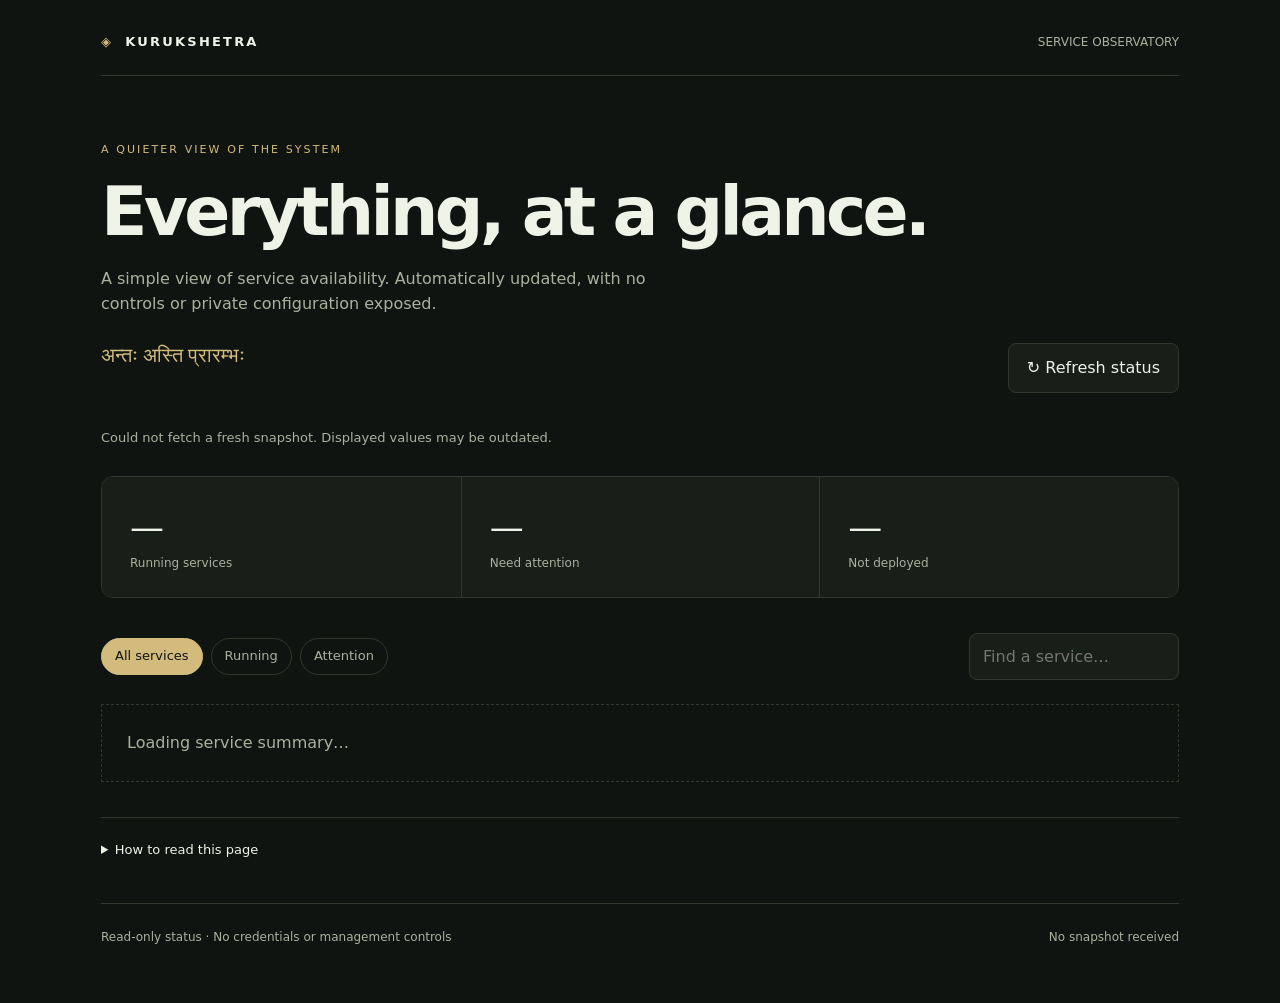
==== config/nginx/www/index.html @ 8a7ed55d "Add public read-only service status dashboard with periodic snapshots" ====
<!doctype html>
<html lang="en">
<head>
<meta charset="utf-8"><meta name="viewport" content="width=device-width,initial-scale=1">
<meta name="color-scheme" content="dark"><title>Kurukshetra · Service status</title>
<style>
:root{--bg:#101410;--panel:#181e18;--line:#30392d;--text:#eff2e7;--muted:#a8b39e;--gold:#d3ba7d;--green:#a4cf92}*{box-sizing:border-box}body{margin:0;background:var(--bg);color:var(--text);font:16px/1.6 system-ui,sans-serif}button,input{font:inherit}button{cursor:pointer}a{color:inherit}.wrap{max-width:1150px;margin:auto;padding:32px 36px}header{display:flex;justify-content:space-between;align-items:center;border-bottom:1px solid var(--line);padding-bottom:22px}.brand{letter-spacing:.17em;font-size:13px;font-weight:700}.mark{color:var(--gold);margin-right:12px}.private{font-size:12px;color:var(--muted)}.hero{padding:65px 0 35px;display:grid;grid-template-columns:1fr auto;gap:24px;align-items:end}.eyebrow{font-size:11px;letter-spacing:.19em;color:var(--gold);text-transform:uppercase}h1{font-size:clamp(38px,6vw,68px);line-height:1.05;letter-spacing:-.055em;margin:18px 0}p{color:var(--muted);max-width:550px}.quote{font-family:serif;font-size:20px;color:var(--gold);margin:22px 0}.refresh{border:1px solid var(--line);background:var(--panel);color:var(--text);padding:11px 18px;border-radius:8px}.refresh:hover{border-color:var(--gold)}button:focus-visible,input:focus-visible,summary:focus-visible{outline:2px solid var(--gold);outline-offset:4px}.summary{display:grid;grid-template-columns:repeat(3,1fr);border:1px solid var(--line);border-radius:12px;margin:24px 0 35px;overflow:hidden}.metric{padding:23px 28px;background:var(--panel)}.metric+.metric{border-left:1px solid var(--line)}.number{font-size:34px;letter-spacing:-.04em}.label{font-size:12px;color:var(--muted)}.toolbar{display:flex;align-items:center;justify-content:space-between;gap:20px;margin:24px 0}.filters{display:flex;gap:8px;flex-wrap:wrap}.filter{border:1px solid var(--line);color:var(--muted);background:transparent;padding:7px 13px;border-radius:30px;font-size:13px}.filter[aria-pressed=true]{color:var(--bg);background:var(--gold);border-color:var(--gold)}input{background:var(--panel);border:1px solid var(--line);color:var(--text);padding:10px 13px;border-radius:8px;max-width:210px}.grid{display:grid;grid-template-columns:repeat(2,1fr);gap:13px}.card{padding:23px 25px;background:var(--panel);border:1px solid var(--line);border-radius:10px;display:flex;align-items:center;justify-content:space-between;gap:15px}.card h2{font-size:16px;margin:0;font-weight:550}.state{font-size:12px;color:var(--muted);display:flex;align-items:center;gap:8px}.dot{width:7px;height:7px;border-radius:50%;background:#76806e}.healthy .dot,.running .dot{background:var(--green)}.healthy,.running{color:var(--green)}.unhealthy .dot{background:#e49b89}.unhealthy{color:#e49b89}.starting .dot{background:var(--gold)}.empty{color:var(--muted);padding:25px;border:1px dashed var(--line);grid-column:1/-1}details{border-top:1px solid var(--line);margin-top:35px;padding:22px 0;font-size:13px;color:var(--muted)}summary{cursor:pointer;color:var(--text)}footer{display:flex;justify-content:space-between;gap:20px;border-top:1px solid var(--line);padding:24px 0;margin-top:20px;font-size:12px;color:var(--muted)}.stale{color:#e4b886}#notice{min-height:24px;font-size:13px;color:var(--muted)}@media(max-width:650px){.wrap{padding:22px}.hero{padding-top:40px;grid-template-columns:1fr}.grid{grid-template-columns:1fr}.toolbar{align-items:stretch;flex-direction:column}input{max-width:none}.metric{padding:17px}.number{font-size:27px}.private{display:none}footer{flex-direction:column;gap:4px}.card{padding:20px}}
</style>
</head>
<body><main class="wrap">
<header><div class="brand"><span class="mark" aria-hidden="true">◈</span>KURUKSHETRA</div><span class="private">SERVICE OBSERVATORY</span></header>
<section class="hero"><div><div class="eyebrow">A quieter view of the system</div><h1>Everything, at a glance.</h1><p>A simple view of service availability. Automatically updated, with no controls or private configuration exposed.</p><div class="quote" lang="sa">अन्तः अस्ति प्रारम्भः</div></div><button class="refresh" id="refresh" type="button">↻ Refresh status</button></section>
<div id="notice" role="status" aria-live="polite">Waiting for a status snapshot…</div>
<section class="summary" aria-label="Service summary"><div class="metric"><div class="number" id="active">—</div><div class="label">Running services</div></div><div class="metric"><div class="number" id="attention">—</div><div class="label">Need attention</div></div><div class="metric"><div class="number" id="optional">—</div><div class="label">Not deployed</div></div></section>
<div class="toolbar"><div class="filters" aria-label="Filter services"><button class="filter" data-filter="all" aria-pressed="true">All services</button><button class="filter" data-filter="active" aria-pressed="false">Running</button><button class="filter" data-filter="attention" aria-pressed="false">Attention</button></div><input id="search" type="search" aria-label="Find a service" placeholder="Find a service…"></div>
<section class="grid" id="services" aria-label="Services"><div class="empty">Loading service summary…</div></section>
<details><summary>How to read this page</summary><p>Healthy means a container health check passed. Running means the container is running but has no health check. Not deployed can be normal for optional services. These states do not verify every end-to-end feature.</p><p>The collector updates once a minute. This page checks for a new snapshot every 30 seconds while visible. A snapshot older than three minutes is marked stale; previous values are not proof of current availability.</p></details>
<footer><span>Read-only status · No credentials or management controls</span><span id="updated">No snapshot received</span></footer>
</main><script>
'use strict';
let snapshot=null,filter='all',busy=false;
const states={healthy:'Healthy',running:'Running',unhealthy:'Unhealthy',starting:'Starting',stopped:'Stopped',unknown:'Unknown','not-deployed':'Not deployed'};
const active=s=>['healthy','running'].includes(s),attention=s=>['unhealthy','starting','stopped','unknown'].includes(s);
function render(){if(!snapshot)return;const age=Date.now()-Date.parse(snapshot.updated),stale=age>180000||age< -60000;
document.getElementById('active').textContent=stale?'—':snapshot.services.filter(s=>active(s.state)).length;
document.getElementById('attention').textContent=stale?'—':snapshot.services.filter(s=>attention(s.state)).length;
document.getElementById('optional').textContent=stale?'—':snapshot.services.filter(s=>s.state==='not-deployed').length;
const notice=document.getElementById('notice');notice.textContent=stale?'Snapshot is stale. Current service availability is unknown.':'Status snapshot is current · Updates every minute';notice.className=stale?'stale':'';
document.getElementById('updated').textContent='Snapshot · '+new Date(snapshot.updated).toLocaleString();
const query=document.getElementById('search').value.toLowerCase(),grid=document.getElementById('services');grid.replaceChildren();
for(const service of snapshot.services){if(!service.name.toLowerCase().includes(query)||(filter==='active'&&!active(service.state))||(filter==='attention'&&!attention(service.state)))continue;
const card=document.createElement('article');card.className='card';const title=document.createElement('h2');title.textContent=service.name;const state=document.createElement('span');state.className='state '+(stale?'unknown':service.state);const dot=document.createElement('span');dot.className='dot';dot.setAttribute('aria-hidden','true');state.append(dot,document.createTextNode(stale?'Stale snapshot':states[service.state]));card.append(title,state);grid.append(card);}
if(!grid.children.length){const empty=document.createElement('div');empty.className='empty';empty.textContent='No services match this view.';grid.append(empty);}}
async function refresh(){if(busy)return;busy=true;const button=document.getElementById('refresh');button.disabled=true;try{const response=await fetch('/status.json',{cache:'no-store',signal:AbortSignal.timeout(8000)});if(!response.ok)throw Error();const data=await response.json();if(!Number.isFinite(Date.parse(data.updated))||!Array.isArray(data.services)||!data.services.every(s=>typeof s.name==='string'&&Object.hasOwn(states,s.state)))throw Error();snapshot=data;render();}catch{render();document.getElementById('notice').textContent='Could not fetch a fresh snapshot. Displayed values may be outdated.';document.getElementById('notice').className='stale';}finally{busy=false;button.disabled=false;}}
document.getElementById('refresh').addEventListener('click',refresh);document.getElementById('search').addEventListener('input',render);for(const button of document.querySelectorAll('[data-filter]'))button.addEventListener('click',()=>{filter=button.dataset.filter;for(const other of document.querySelectorAll('[data-filter]'))other.setAttribute('aria-pressed',String(other===button));render();});
document.addEventListener('visibilitychange',()=>{if(!document.hidden)refresh();});setInterval(()=>{if(!document.hidden)refresh();},30000);refresh();
</script></body></html>
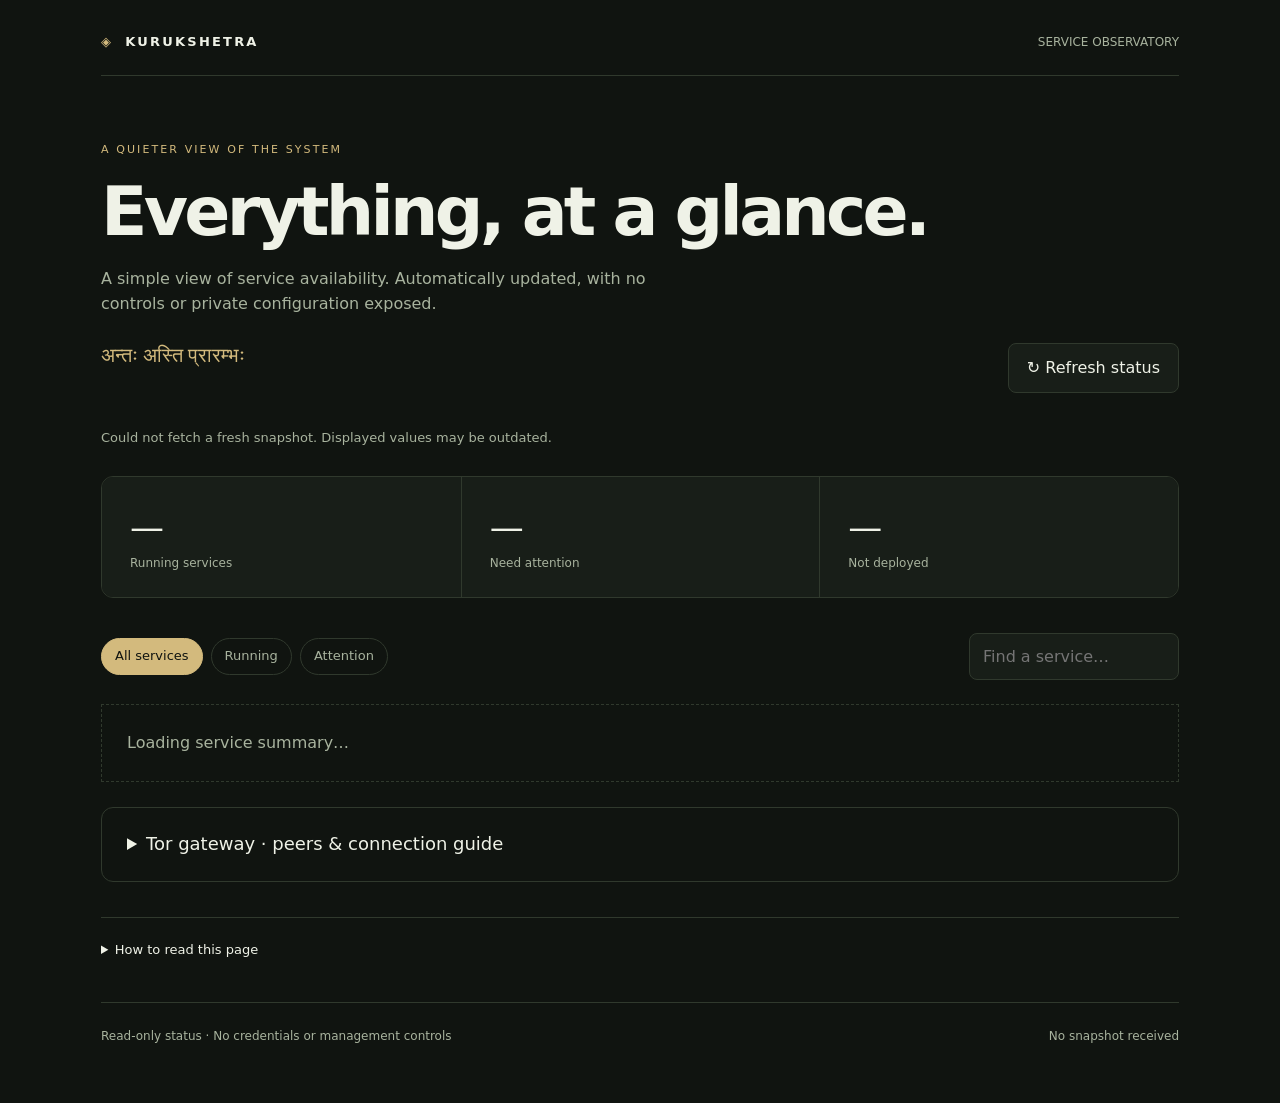
==== commit 5bf86760: "Add public Tor diagnostics and Windows client prototype" ====
--- a/config/nginx/www/index.html
+++ b/config/nginx/www/index.html
@@ -5,7 +5,7 @@
 <meta name="color-scheme" content="dark"><title>Kurukshetra · Service status</title>
 <style>
 :root{--bg:#101410;--panel:#181e18;--line:#30392d;--text:#eff2e7;--muted:#a8b39e;--gold:#d3ba7d;--green:#a4cf92}*{box-sizing:border-box}body{margin:0;background:var(--bg);color:var(--text);font:16px/1.6 system-ui,sans-serif}button,input{font:inherit}button{cursor:pointer}a{color:inherit}.wrap{max-width:1150px;margin:auto;padding:32px 36px}header{display:flex;justify-content:space-between;align-items:center;border-bottom:1px solid var(--line);padding-bottom:22px}.brand{letter-spacing:.17em;font-size:13px;font-weight:700}.mark{color:var(--gold);margin-right:12px}.private{font-size:12px;color:var(--muted)}.hero{padding:65px 0 35px;display:grid;grid-template-columns:1fr auto;gap:24px;align-items:end}.eyebrow{font-size:11px;letter-spacing:.19em;color:var(--gold);text-transform:uppercase}h1{font-size:clamp(38px,6vw,68px);line-height:1.05;letter-spacing:-.055em;margin:18px 0}p{color:var(--muted);max-width:550px}.quote{font-family:serif;font-size:20px;color:var(--gold);margin:22px 0}.refresh{border:1px solid var(--line);background:var(--panel);color:var(--text);padding:11px 18px;border-radius:8px}.refresh:hover{border-color:var(--gold)}button:focus-visible,input:focus-visible,summary:focus-visible{outline:2px solid var(--gold);outline-offset:4px}.summary{display:grid;grid-template-columns:repeat(3,1fr);border:1px solid var(--line);border-radius:12px;margin:24px 0 35px;overflow:hidden}.metric{padding:23px 28px;background:var(--panel)}.metric+.metric{border-left:1px solid var(--line)}.number{font-size:34px;letter-spacing:-.04em}.label{font-size:12px;color:var(--muted)}.toolbar{display:flex;align-items:center;justify-content:space-between;gap:20px;margin:24px 0}.filters{display:flex;gap:8px;flex-wrap:wrap}.filter{border:1px solid var(--line);color:var(--muted);background:transparent;padding:7px 13px;border-radius:30px;font-size:13px}.filter[aria-pressed=true]{color:var(--bg);background:var(--gold);border-color:var(--gold)}input{background:var(--panel);border:1px solid var(--line);color:var(--text);padding:10px 13px;border-radius:8px;max-width:210px}.grid{display:grid;grid-template-columns:repeat(2,1fr);gap:13px}.card{padding:23px 25px;background:var(--panel);border:1px solid var(--line);border-radius:10px;display:flex;align-items:center;justify-content:space-between;gap:15px}.card h2{font-size:16px;margin:0;font-weight:550}.state{font-size:12px;color:var(--muted);display:flex;align-items:center;gap:8px}.dot{width:7px;height:7px;border-radius:50%;background:#76806e}.healthy .dot,.running .dot{background:var(--green)}.healthy,.running{color:var(--green)}.unhealthy .dot{background:#e49b89}.unhealthy{color:#e49b89}.starting .dot{background:var(--gold)}.empty{color:var(--muted);padding:25px;border:1px dashed var(--line);grid-column:1/-1}details{border-top:1px solid var(--line);margin-top:35px;padding:22px 0;font-size:13px;color:var(--muted)}summary{cursor:pointer;color:var(--text)}footer{display:flex;justify-content:space-between;gap:20px;border-top:1px solid var(--line);padding:24px 0;margin-top:20px;font-size:12px;color:var(--muted)}.stale{color:#e4b886}#notice{min-height:24px;font-size:13px;color:var(--muted)}@media(max-width:650px){.wrap{padding:22px}.hero{padding-top:40px;grid-template-columns:1fr}.grid{grid-template-columns:1fr}.toolbar{align-items:stretch;flex-direction:column}input{max-width:none}.metric{padding:17px}.number{font-size:27px}.private{display:none}footer{flex-direction:column;gap:4px}.card{padding:20px}}
-</style>
+ .tor-panel{margin-top:25px;border:1px solid var(--line);border-radius:12px;padding:22px 25px}.tor-panel summary{font-size:18px}.tor-columns{display:grid;grid-template-columns:1fr 1fr;gap:25px;margin-top:22px}.tor-panel h3{font-size:14px;color:var(--gold)}.tor-panel pre{white-space:pre-wrap;overflow-wrap:anywhere;background:var(--bg);padding:16px;border-radius:8px;font-size:12px}.tor-panel ul{padding-left:20px;color:var(--muted);font-size:13px}.card button{color:var(--text);background:none;border:0;padding:0;text-align:left;font-size:16px;font-weight:550;text-decoration:underline;text-underline-offset:4px}.tor-panel .refresh{font-size:12px;padding:6px 10px}.tor-metric{padding:8px 0;color:var(--muted);font-size:14px}@media(max-width:650px){.tor-columns{grid-template-columns:1fr}}</style>
 </head>
 <body><main class="wrap">
 <header><div class="brand"><span class="mark" aria-hidden="true">◈</span>KURUKSHETRA</div><span class="private">SERVICE OBSERVATORY</span></header>
@@ -14,7 +14,13 @@
 <section class="summary" aria-label="Service summary"><div class="metric"><div class="number" id="active">—</div><div class="label">Running services</div></div><div class="metric"><div class="number" id="attention">—</div><div class="label">Need attention</div></div><div class="metric"><div class="number" id="optional">—</div><div class="label">Not deployed</div></div></section>
 <div class="toolbar"><div class="filters" aria-label="Filter services"><button class="filter" data-filter="all" aria-pressed="true">All services</button><button class="filter" data-filter="active" aria-pressed="false">Running</button><button class="filter" data-filter="attention" aria-pressed="false">Attention</button></div><input id="search" type="search" aria-label="Find a service" placeholder="Find a service…"></div>
 <section class="grid" id="services" aria-label="Services"><div class="empty">Loading service summary…</div></section>
-<details><summary>How to read this page</summary><p>Healthy means a container health check passed. Running means the container is running but has no health check. Not deployed can be normal for optional services. These states do not verify every end-to-end feature.</p><p>The collector updates once a minute. This page checks for a new snapshot every 30 seconds while visible. A snapshot older than three minutes is marked stale; previous values are not proof of current availability.</p></details>
+<details class="tor-panel" id="tor-details"><summary>Tor gateway · peers &amp; connection guide</summary><div class="tor-columns"><section><h3>Peer activity</h3><p>Recent means a WireGuard handshake within three minutes. It does not prove that a device is currently sending traffic.</p><ul id="peers"><li>Waiting for peer summary…</li></ul><h3>Gateway path sample</h3><div id="tor-metrics">Waiting for the scheduled Tor check…</div><p>Cached probe through Tor, every 15 minutes. The small 256 KiB download estimates sample throughput, not maximum bandwidth. Exit IP applies to the check stream; another client or circuit may use a different exit. No test runs directly from your browser.</p></section><section><h3>Ubuntu 24.04 · first-time setup</h3><p>Each device first needs its own privately provisioned WireGuard configuration and unique tunnel address. This public page never distributes private keys. Trust the gateway CA before downloading; review scripts before running with sudo.</p><pre id="setup-code"></pre><button class="refresh" data-copy="setup-code">Copy setup commands</button><h3>Already provisioned?</h3><pre id="connect-code">sudo kurukshetra-tor connect
+sudo kurukshetra-tor status
+curl --max-time 35 https://check.torproject.org/api/ip
+</pre><button class="refresh" data-copy="connect-code">Copy connection commands</button><p>After manually verifying Tor and a fresh recovery SSH connection, confirm separately with <code>sudo kurukshetra-tor confirm</code>.</p><p>Connect starts a 15-minute rollback trial. Confirm applies only to this session. Disconnect, trial expiry, and reboot restore ordinary networking. Windows has a separate prototype workflow below; it has not been tested on your VM.</p></section></div><section><h3>Windows 11 · prototype, live testing pending</h3><p>Install the official WireGuard for Windows application first. Provision a separate private Windows peer profile, with a unique address, gateway DNS, and full-tunnel IPv4/IPv6 routes. Never reuse an Ubuntu private key. The profile is not downloadable from this public page.</p><p>Use Administrator PowerShell from the Fusion console, not a remote session. Full-tunnel guarding may block local-network access. Trust the gateway CA, review the downloaded script, and follow your PowerShell execution policy.</p><pre id="windows-setup"></pre><button class="refresh" data-copy="windows-setup">Copy Windows setup commands</button><pre id="windows-connect">.\windows-tor.ps1 -Action Connect
+.\windows-tor.ps1 -Action Status
+.\windows-tor.ps1 -Action Check
+</pre><button class="refresh" data-copy="windows-connect">Copy Windows session commands</button><p>When finished, restore ordinary networking separately with <code>.\windows-tor.ps1 -Action Disconnect</code>.</p><p>The Windows script installs private settings without connecting. Connect creates a manually started tunnel service; there is no Ubuntu-style rollback timer. Disconnect removes that service and restores ordinary networking. Reboot does not preserve this manual Tor session. Gateway-loss and IPv6/DNS leak tests on Windows remain pending.</p></section><p id="copy-result" role="status"></p></details><details><summary>How to read this page</summary><p>Healthy means a container health check passed. Running means the container is running but has no health check. Not deployed can be normal for optional services. These states do not verify every end-to-end feature.</p><p>The collector updates once a minute. This page checks for a new snapshot every 30 seconds while visible. A snapshot older than three minutes is marked stale; previous values are not proof of current availability.</p></details>
 <footer><span>Read-only status · No credentials or management controls</span><span id="updated">No snapshot received</span></footer>
 </main><script>
 'use strict';
@@ -29,9 +35,16 @@
 document.getElementById('updated').textContent='Snapshot · '+new Date(snapshot.updated).toLocaleString();
 const query=document.getElementById('search').value.toLowerCase(),grid=document.getElementById('services');grid.replaceChildren();
 for(const service of snapshot.services){if(!service.name.toLowerCase().includes(query)||(filter==='active'&&!active(service.state))||(filter==='attention'&&!attention(service.state)))continue;
-const card=document.createElement('article');card.className='card';const title=document.createElement('h2');title.textContent=service.name;const state=document.createElement('span');state.className='state '+(stale?'unknown':service.state);const dot=document.createElement('span');dot.className='dot';dot.setAttribute('aria-hidden','true');state.append(dot,document.createTextNode(stale?'Stale snapshot':states[service.state]));card.append(title,state);grid.append(card);}
-if(!grid.children.length){const empty=document.createElement('div');empty.className='empty';empty.textContent='No services match this view.';grid.append(empty);}}
+const card=document.createElement('article');card.className='card';const title=document.createElement('h2');title.textContent=service.name;if(service.name==='Tor gateway'){title.textContent='';const open=document.createElement('button');open.type='button';open.textContent=service.name+' ↗';open.addEventListener('click',()=>{const panel=document.getElementById('tor-details');panel.open=true;panel.scrollIntoView({behavior:'smooth',block:'start'});});title.append(open);}const state=document.createElement('span');state.className='state '+(stale?'unknown':service.state);const dot=document.createElement('span');dot.className='dot';dot.setAttribute('aria-hidden','true');state.append(dot,document.createTextNode(stale?'Stale snapshot':states[service.state]));card.append(title,state);grid.append(card);}
+renderPeers();if(!grid.children.length){const empty=document.createElement('div');empty.className='empty';empty.textContent='No services match this view.';grid.append(empty);}}
 async function refresh(){if(busy)return;busy=true;const button=document.getElementById('refresh');button.disabled=true;try{const response=await fetch('/status.json',{cache:'no-store',signal:AbortSignal.timeout(8000)});if(!response.ok)throw Error();const data=await response.json();if(!Number.isFinite(Date.parse(data.updated))||!Array.isArray(data.services)||!data.services.every(s=>typeof s.name==='string'&&Object.hasOwn(states,s.state)))throw Error();snapshot=data;render();}catch{render();document.getElementById('notice').textContent='Could not fetch a fresh snapshot. Displayed values may be outdated.';document.getElementById('notice').className='stale';}finally{busy=false;button.disabled=false;}}
 document.getElementById('refresh').addEventListener('click',refresh);document.getElementById('search').addEventListener('input',render);for(const button of document.querySelectorAll('[data-filter]'))button.addEventListener('click',()=>{filter=button.dataset.filter;for(const other of document.querySelectorAll('[data-filter]'))other.setAttribute('aria-pressed',String(other===button));render();});
 document.addEventListener('visibilitychange',()=>{if(!document.hidden)refresh();});setInterval(()=>{if(!document.hidden)refresh();},30000);refresh();
+
+function renderPeers(){const list=document.getElementById('peers');list.replaceChildren();const tor=snapshot?.tor;const stale=!snapshot||Date.now()-Date.parse(snapshot.updated)>180000;if(!tor||tor.peer_state!=='available'||stale){const item=document.createElement('li');item.textContent=stale?'Peer snapshot is stale; current activity is unknown.':'Peer summary unavailable.';list.append(item);return;}if(!tor.peers.length){const item=document.createElement('li');item.textContent='No provisioned peers reported.';list.append(item);}for(const peer of tor.peers){const item=document.createElement('li');item.textContent=peer.name+' · '+(peer.recent?'Recent handshake':peer.handshake_age_seconds===null?'No handshake recorded':'No recent handshake');list.append(item);}}
+async function loadTorMetrics(){const panel=document.getElementById('tor-metrics');try{const response=await fetch('/tor-metrics.json',{cache:'no-store',signal:AbortSignal.timeout(8000)});if(!response.ok)throw Error();const data=await response.json();const date=Date.parse(data.checked);if(!Number.isFinite(date)||Date.now()-date>1200000)throw Error();panel.replaceChildren();for(const text of ['Tor path: '+(data.verified_tor===true?'Verified':'Unavailable'), 'Exit IP: '+(data.verified_tor===true&&typeof data.exit_ip==='string'?data.exit_ip:'Unavailable'),'Sample download: '+(typeof data.sample_mbps==='number'?data.sample_mbps+' Mbps':'Unavailable'),'Tor check response: '+(typeof data.response_ms==='number'?data.response_ms+' ms':'Unavailable'),'Checked: '+new Date(data.checked).toLocaleString()]){const item=document.createElement('div');item.className='tor-metric';item.textContent=text;panel.append(item);}}catch{panel.textContent='No fresh Tor measurement available. Public refresh does not trigger a speed test.';}}
+document.getElementById('setup-code').textContent='sudo apt-get update\nsudo apt-get install wireguard-tools nftables iproute2\ncurl -fSso tor-client.sh '+location.origin+'/client/tor-client.sh\ncurl -fSso trial.sh '+location.origin+'/client/trial.sh\n# Review both scripts; replace the path with your private peer bundle\nsudo bash tor-client.sh setup /path/to/private-peer-bundle';
+document.getElementById('windows-setup').textContent="Invoke-WebRequest '"+location.origin+"/client/windows-tor.ps1' -OutFile .\\windows-tor.ps1\n# Review script; replace the path with your private Windows profile\n.\\windows-tor.ps1 -Action Install -ConfigPath 'C:\\Private\\windows-peer.conf'";
+for(const button of document.querySelectorAll('[data-copy]'))button.addEventListener('click',async()=>{try{await navigator.clipboard.writeText(document.getElementById(button.dataset.copy).textContent);document.getElementById('copy-result').textContent='Commands copied. Review the private configuration path before running.';}catch{document.getElementById('copy-result').textContent='Clipboard unavailable. Select and copy the commands manually.';}});
+loadTorMetrics();setInterval(()=>{if(!document.hidden)loadTorMetrics();},30000);
 </script></body></html>
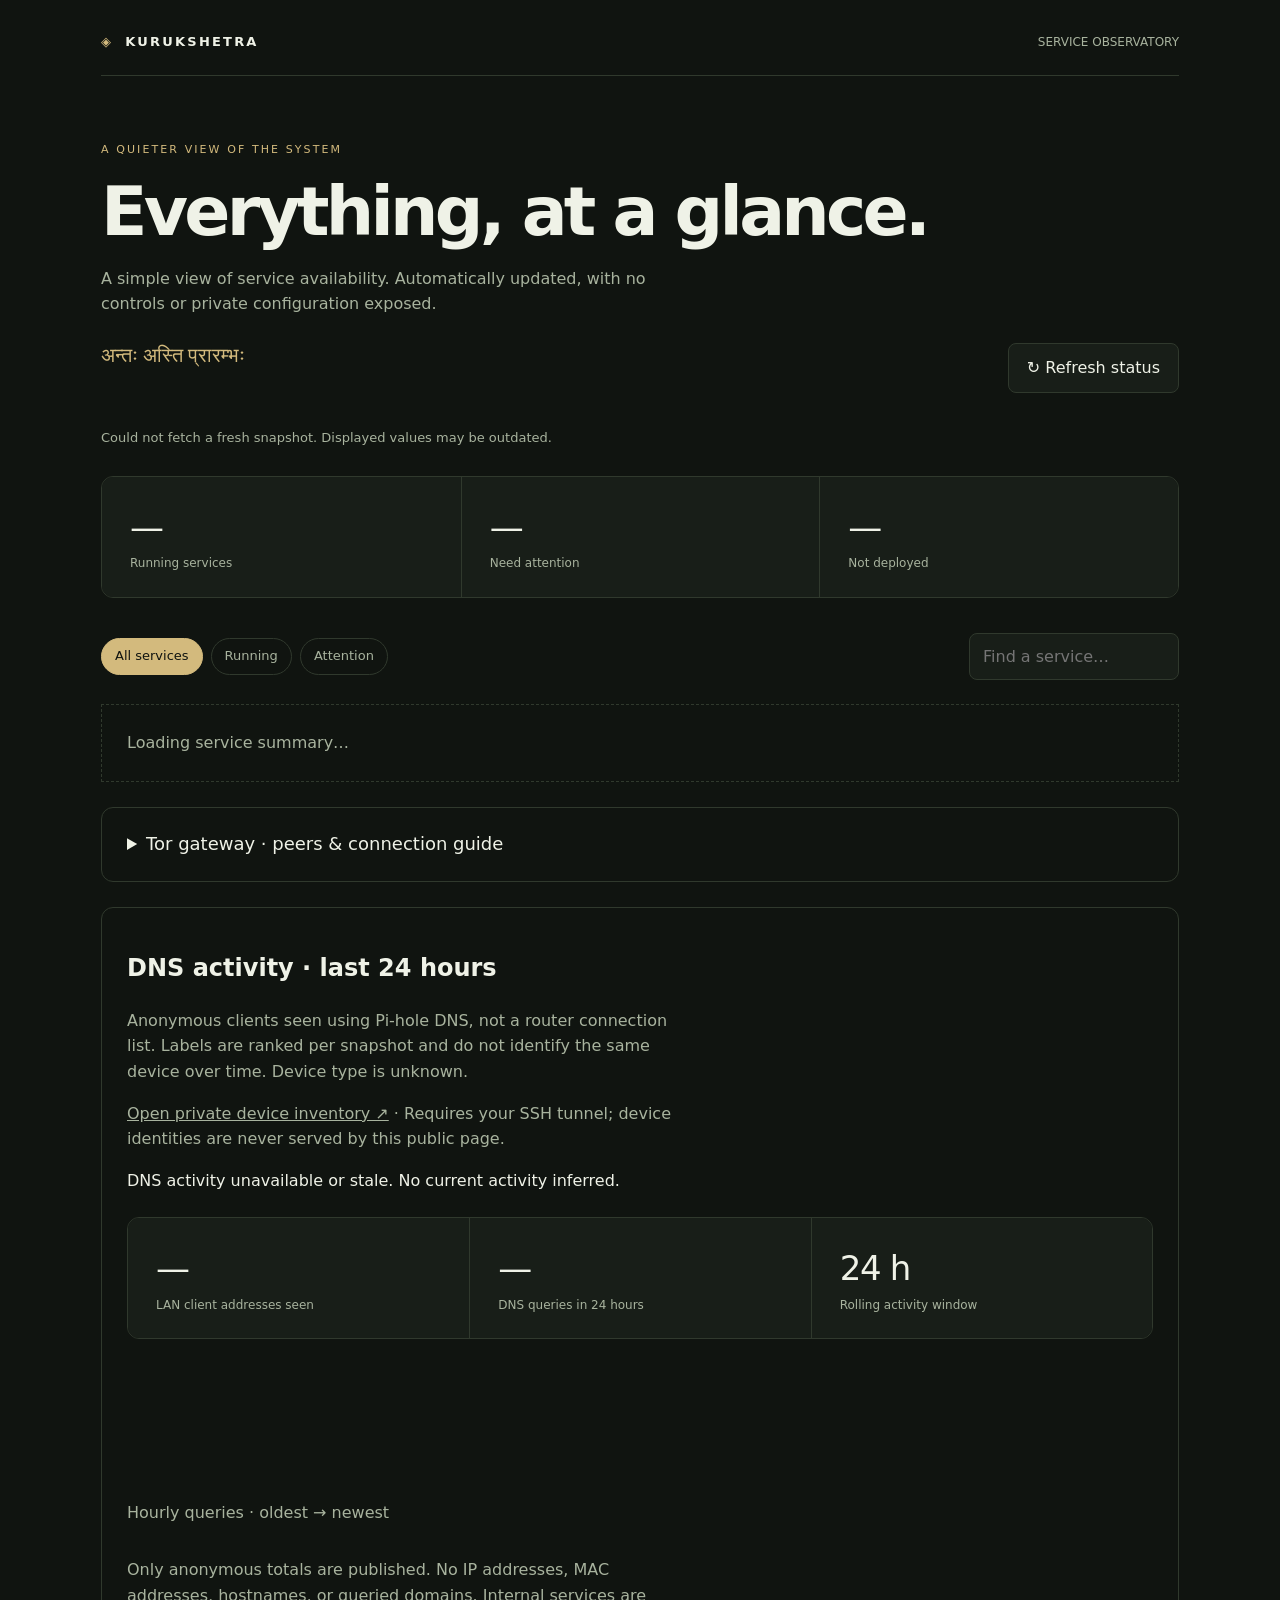
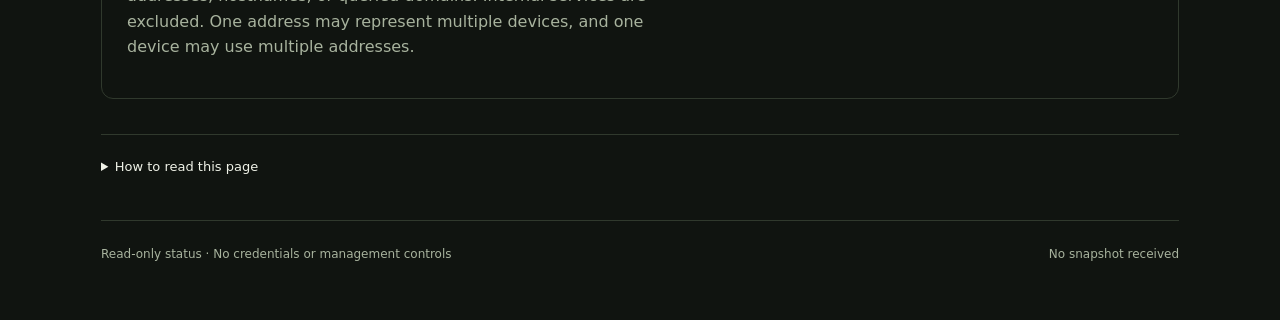
==== commit 66571d4a: "Add authenticated network observatory and harden HTTPS gateway" ====
--- a/config/nginx/www/index.html
+++ b/config/nginx/www/index.html
@@ -17,10 +17,11 @@
 <details class="tor-panel" id="tor-details"><summary>Tor gateway · peers &amp; connection guide</summary><div class="tor-columns"><section><h3>Peer activity</h3><p>Recent means a WireGuard handshake within three minutes. It does not prove that a device is currently sending traffic.</p><ul id="peers"><li>Waiting for peer summary…</li></ul><h3>Gateway path sample</h3><div id="tor-metrics">Waiting for the scheduled Tor check…</div><p>Cached probe through Tor, every 15 minutes. The small 256 KiB download estimates sample throughput, not maximum bandwidth. Exit IP applies to the check stream; another client or circuit may use a different exit. No test runs directly from your browser.</p></section><section><h3>Ubuntu 24.04 · first-time setup</h3><p>Each device first needs its own privately provisioned WireGuard configuration and unique tunnel address. This public page never distributes private keys. Trust the gateway CA before downloading; review scripts before running with sudo.</p><pre id="setup-code"></pre><button class="refresh" data-copy="setup-code">Copy setup commands</button><h3>Already provisioned?</h3><pre id="connect-code">sudo kurukshetra-tor connect
 sudo kurukshetra-tor status
 curl --max-time 35 https://check.torproject.org/api/ip
-</pre><button class="refresh" data-copy="connect-code">Copy connection commands</button><p>After manually verifying Tor and a fresh recovery SSH connection, confirm separately with <code>sudo kurukshetra-tor confirm</code>.</p><p>Connect starts a 15-minute rollback trial. Confirm applies only to this session. Disconnect, trial expiry, and reboot restore ordinary networking. Windows has a separate prototype workflow below; it has not been tested on your VM.</p></section></div><section><h3>Windows 11 · prototype, live testing pending</h3><p>Install the official WireGuard for Windows application first. Provision a separate private Windows peer profile, with a unique address, gateway DNS, and full-tunnel IPv4/IPv6 routes. Never reuse an Ubuntu private key. The profile is not downloadable from this public page.</p><p>Use Administrator PowerShell from the Fusion console, not a remote session. Full-tunnel guarding may block local-network access. Trust the gateway CA, review the downloaded script, and follow your PowerShell execution policy.</p><pre id="windows-setup"></pre><button class="refresh" data-copy="windows-setup">Copy Windows setup commands</button><pre id="windows-connect">.\windows-tor.ps1 -Action Connect
-.\windows-tor.ps1 -Action Status
-.\windows-tor.ps1 -Action Check
-</pre><button class="refresh" data-copy="windows-connect">Copy Windows session commands</button><p>When finished, restore ordinary networking separately with <code>.\windows-tor.ps1 -Action Disconnect</code>.</p><p>The Windows script installs private settings without connecting. Connect creates a manually started tunnel service; there is no Ubuntu-style rollback timer. Disconnect removes that service and restores ordinary networking. Reboot does not preserve this manual Tor session. Gateway-loss and IPv6/DNS leak tests on Windows remain pending.</p></section><p id="copy-result" role="status"></p></details><details><summary>How to read this page</summary><p>Healthy means a container health check passed. Running means the container is running but has no health check. Not deployed can be normal for optional services. These states do not verify every end-to-end feature.</p><p>The collector updates once a minute. This page checks for a new snapshot every 30 seconds while visible. A snapshot older than three minutes is marked stale; previous values are not proof of current availability.</p></details>
+</pre><button class="refresh" data-copy="connect-code">Copy connection commands</button><p>After manually verifying Tor and a fresh recovery SSH connection, confirm separately with <code>sudo kurukshetra-tor confirm</code>.</p><p>Connect starts a 15-minute rollback trial. Confirm applies only to this session. Disconnect, trial expiry, and reboot restore ordinary networking. Windows has a separate prototype workflow below; its basic manual-session checks passed on your VM.</p></section></div><section><h3>Windows 11 · desktop shortcuts available</h3><p>Install the official WireGuard for Windows application first. Provision a separate private Windows peer profile, with a unique address, gateway DNS, and full-tunnel IPv4/IPv6 routes. Never reuse an Ubuntu private key. The profile is not downloadable from this public page.</p><p>Use Administrator PowerShell from the Fusion console, not a remote session. Full-tunnel guarding may block local-network access. Trust the gateway CA, review the downloaded script, and follow your PowerShell execution policy.</p><pre id="windows-setup"></pre><button class="refresh" data-copy="windows-setup">Copy Windows setup commands</button><pre id="windows-connect">powershell.exe -NoProfile -ExecutionPolicy RemoteSigned -File .\windows-tor.ps1 -Action Connect
+powershell.exe -NoProfile -ExecutionPolicy RemoteSigned -File .\windows-tor.ps1 -Action Status
+powershell.exe -NoProfile -ExecutionPolicy RemoteSigned -File .\windows-tor.ps1 -Action Check
+</pre><button class="refresh" data-copy="windows-connect">Copy Windows session commands</button><p>When finished, restore ordinary networking separately with <code>powershell.exe -NoProfile -ExecutionPolicy RemoteSigned -File .\windows-tor.ps1 -Action Disconnect</code>.</p><p>Setup can install Desktop and Start menu shortcuts when install-shortcuts.ps1 is downloaded alongside the client. Use Connect Tor, Open Tor Browser and Disconnect Tor without typing commands. Connect and Disconnect retain the normal administrator confirmation. The Windows script installs private settings without connecting. Connect creates a manually started tunnel service; there is no Ubuntu-style rollback timer. Disconnect removes that service and restores ordinary networking. Reboot does not preserve this manual Tor session. Tor HTTPS, tunnel DNS/routing, an IPv6 connection block and cleanup passed. Gateway-loss, broader leak tests and reboot behavior remain pending.</p></section><section><h3>Onion websites in Chrome</h3><p>Local desktop Connect now detects a supported installed Chromium browser and opens a separate Tor profile with SOCKS5 and proxy-side DNS. No system-wide proxy or normal profile is changed. Connect WireGuard first. The proxy is reachable only inside the tunnel. This does not provide Tor Browser fingerprint protections.</p><pre id="onion-test">curl.exe --socks5-hostname 10.77.0.1:9050 --max-time 60 -o NUL -w "HTTP %{http_code}\n" http://pzhdfe7jraknpj2qgu5cz2u3i4deuyfwmonvzu5i3nyw4t4bmg7o5pad.onion/</pre><button class="refresh" data-copy="onion-test">Copy onion test</button><p>Download <a href="/client/windows/open-tor-browser.ps1" download>the installed-browser launcher</a> before connecting, then review it and run:</p><pre id="chrome-launch">powershell.exe -NoProfile -ExecutionPolicy RemoteSigned -File .\open-tor-browser.ps1</pre><button class="refresh" data-copy="chrome-launch">Copy Chrome launch command</button><p>Stock curl intentionally rejects direct onion DNS resolution. Use the SOCKS5-hostname option above instead. Windows Chrome onion browsing was confirmed by the operator. The automatic launcher passed a Windows desktop trial: browser opened, Tor verified, and cleanup succeeded. Headless sessions skip GUI launch.</p></section><p id="copy-result" role="status"></p></details><section class="tor-panel" aria-labelledby="dns-title"><h2 id="dns-title">DNS activity · last 24 hours</h2><p>Anonymous clients seen using Pi-hole DNS, not a router connection list. Labels are ranked per snapshot and do not identify the same device over time. Device type is unknown.</p><p><a href="http://127.0.0.1:8765/" rel="noreferrer">Open private device inventory ↗</a> · Requires your SSH tunnel; device identities are never served by this public page.</p><div id="dns-notice" role="status">Loading DNS activity…</div><div class="summary"><div class="metric"><div class="number" id="dns-clients">—</div><div class="label">LAN client addresses seen</div></div><div class="metric"><div class="number" id="dns-queries">—</div><div class="label">DNS queries in 24 hours</div></div><div class="metric"><div class="number">24 h</div><div class="label">Rolling activity window</div></div></div><div id="dns-chart" style="display:flex;align-items:end;gap:4px;height:110px" role="img" aria-label="Hourly DNS queries, oldest to newest"></div><p>Hourly queries · oldest → newest</p><div class="grid" id="dns-rows"></div><p>Only anonymous totals are published. No IP addresses, MAC addresses, hostnames, or queried domains. Internal services are excluded. One address may represent multiple devices, and one device may use multiple addresses.</p></section>
+<details><summary>How to read this page</summary><p>Healthy means a container health check passed. Running means the container is running but has no health check. Not deployed can be normal for optional services. These states do not verify every end-to-end feature.</p><p>The collector updates once a minute. This page checks for a new snapshot every 30 seconds while visible. A snapshot older than three minutes is marked stale; previous values are not proof of current availability.</p></details>
 <footer><span>Read-only status · No credentials or management controls</span><span id="updated">No snapshot received</span></footer>
 </main><script>
 'use strict';
@@ -43,8 +44,18 @@
 
 function renderPeers(){const list=document.getElementById('peers');list.replaceChildren();const tor=snapshot?.tor;const stale=!snapshot||Date.now()-Date.parse(snapshot.updated)>180000;if(!tor||tor.peer_state!=='available'||stale){const item=document.createElement('li');item.textContent=stale?'Peer snapshot is stale; current activity is unknown.':'Peer summary unavailable.';list.append(item);return;}if(!tor.peers.length){const item=document.createElement('li');item.textContent='No provisioned peers reported.';list.append(item);}for(const peer of tor.peers){const item=document.createElement('li');item.textContent=peer.name+' · '+(peer.recent?'Recent handshake':peer.handshake_age_seconds===null?'No handshake recorded':'No recent handshake');list.append(item);}}
 async function loadTorMetrics(){const panel=document.getElementById('tor-metrics');try{const response=await fetch('/tor-metrics.json',{cache:'no-store',signal:AbortSignal.timeout(8000)});if(!response.ok)throw Error();const data=await response.json();const date=Date.parse(data.checked);if(!Number.isFinite(date)||Date.now()-date>1200000)throw Error();panel.replaceChildren();for(const text of ['Tor path: '+(data.verified_tor===true?'Verified':'Unavailable'), 'Exit IP: '+(data.verified_tor===true&&typeof data.exit_ip==='string'?data.exit_ip:'Unavailable'),'Sample download: '+(typeof data.sample_mbps==='number'?data.sample_mbps+' Mbps':'Unavailable'),'Tor check response: '+(typeof data.response_ms==='number'?data.response_ms+' ms':'Unavailable'),'Checked: '+new Date(data.checked).toLocaleString()]){const item=document.createElement('div');item.className='tor-metric';item.textContent=text;panel.append(item);}}catch{panel.textContent='No fresh Tor measurement available. Public refresh does not trigger a speed test.';}}
-document.getElementById('setup-code').textContent='sudo apt-get update\nsudo apt-get install wireguard-tools nftables iproute2\ncurl -fSso tor-client.sh '+location.origin+'/client/tor-client.sh\ncurl -fSso trial.sh '+location.origin+'/client/trial.sh\n# Review both scripts; replace the path with your private peer bundle\nsudo bash tor-client.sh setup /path/to/private-peer-bundle';
-document.getElementById('windows-setup').textContent="Invoke-WebRequest '"+location.origin+"/client/windows-tor.ps1' -OutFile .\\windows-tor.ps1\n# Review script; replace the path with your private Windows profile\n.\\windows-tor.ps1 -Action Install -ConfigPath 'C:\\Private\\windows-peer.conf'";
+document.getElementById('setup-code').textContent='sudo apt-get update\nsudo apt-get install wireguard-tools nftables iproute2\ncurl -fSso tor-client.sh '+location.origin+'/client/ubuntu/tor-client.sh\ncurl -fSso trial.sh '+location.origin+'/client/ubuntu/trial.sh\ncurl -fSso open-tor-browser.sh '+location.origin+'/client/ubuntu/open-tor-browser.sh\n# Review all downloaded scripts; replace the path with your private peer bundle\nsudo bash tor-client.sh setup /path/to/private-peer-bundle';
+document.getElementById('windows-setup').textContent="Invoke-WebRequest '"+location.origin+"/client/windows/windows-tor.ps1' -OutFile .\\windows-tor.ps1\nInvoke-WebRequest '"+location.origin+"/client/windows/open-tor-browser.ps1' -OutFile .\\open-tor-browser.ps1\nInvoke-WebRequest '"+location.origin+"/client/windows/install-shortcuts.ps1' -OutFile .\\install-shortcuts.ps1\n# Review script; replace the path with your private Windows profile\npowershell.exe -NoProfile -ExecutionPolicy RemoteSigned -File .\\windows-tor.ps1 -Action Install -ConfigPath 'C:\\Private\\windows-peer.conf'";
 for(const button of document.querySelectorAll('[data-copy]'))button.addEventListener('click',async()=>{try{await navigator.clipboard.writeText(document.getElementById(button.dataset.copy).textContent);document.getElementById('copy-result').textContent='Commands copied. Review the private configuration path before running.';}catch{document.getElementById('copy-result').textContent='Clipboard unavailable. Select and copy the commands manually.';}});
 loadTorMetrics();setInterval(()=>{if(!document.hidden)loadTorMetrics();},30000);
+
+async function loadDnsActivity(){
+const notice=document.getElementById('dns-notice'),rows=document.getElementById('dns-rows'),chart=document.getElementById('dns-chart');
+try{const response=await fetch('/dns-activity.json',{cache:'no-store',signal:AbortSignal.timeout(8000)});if(!response.ok)throw Error();const d=await response.json();const age=Date.now()-Date.parse(d.updated);
+if(d.state!=='available'||!Number.isFinite(age)||age>180000||age< -60000||!Array.isArray(d.clients)||!Array.isArray(d.hourly_queries)||d.hourly_queries.length!==24)throw Error();
+document.getElementById('dns-clients').textContent=d.client_count;document.getElementById('dns-queries').textContent=d.queries.toLocaleString();notice.textContent='Updated '+new Date(d.updated).toLocaleTimeString()+' · Stored DNS records may lag recent activity';rows.replaceChildren();chart.replaceChildren();
+const peak=Math.max(1,...d.hourly_queries);d.hourly_queries.forEach((count,i)=>{const bar=document.createElement('div');bar.style.cssText='flex:1;background:var(--green);border-radius:3px 3px 0 0;min-height:2px';bar.style.height=(count/peak*100)+'%';bar.title='Hour '+(i+1)+' (oldest to newest): '+count+' queries';chart.append(bar);});chart.setAttribute('aria-label','Hourly DNS queries, oldest to newest: '+d.hourly_queries.join(', '));
+for(const client of d.clients){const card=document.createElement('article');card.className='card';const name=document.createElement('h3');name.textContent=client.name;const activity=document.createElement('span');activity.textContent=client.queries.toLocaleString()+' queries · last seen '+client.minutes_since_query+' min ago';card.append(name,activity);rows.append(card);}if(!d.clients.length)rows.textContent='No matching LAN DNS clients in the stored 24-hour window.';
+}catch{document.getElementById('dns-clients').textContent='—';document.getElementById('dns-queries').textContent='—';rows.replaceChildren();chart.replaceChildren();notice.textContent='DNS activity unavailable or stale. No current activity inferred.';}}
+loadDnsActivity();setInterval(()=>{if(!document.hidden)loadDnsActivity();},30000);
 </script></body></html>
